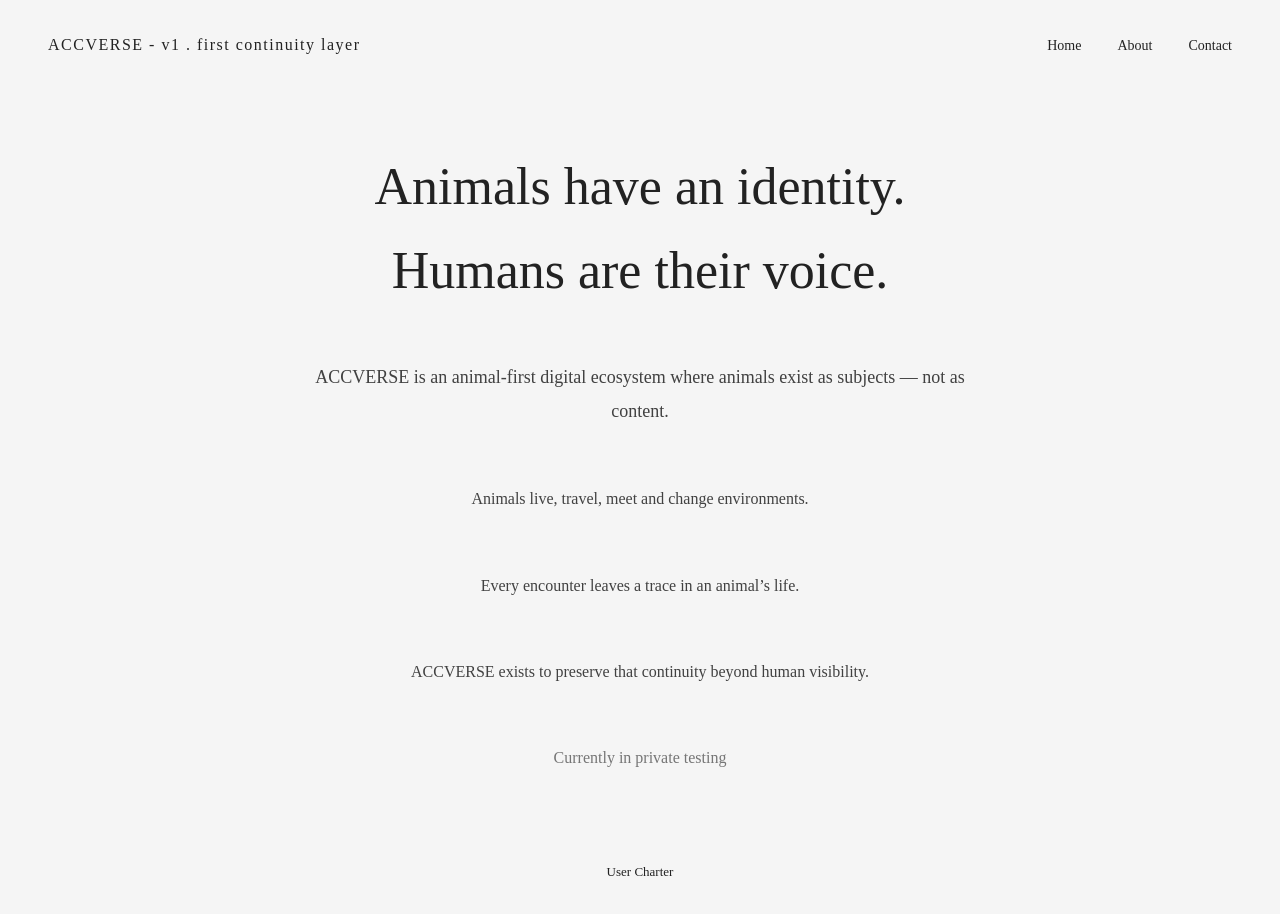
==== index.html @ 1322f3d6 "Initial website" ====
<!DOCTYPE html>
<html lang="en">
<head>
  <meta charset="UTF-8">
  <title>ACCVERSE — First continuity layer</title>
  <link rel="stylesheet" href="css/style.css">
</head>

<body>

<header>
  <div class="header-container">
    <h1 class="logo">ACCVERSE - v1 . first continuity layer</h1>
    <nav>
      <a href="index.html">Home</a>
      <a href="about.html">About</a>
      <a href="contact.html">Contact</a>
    </nav>
  </div>
</header>

<main class="hero">
  <div class="prose">
    <h2>Animals have an identity. Humans are their voice.</h2>

    <p class="subtitle">
      ACCVERSE is an animal-first digital ecosystem where animals exist as subjects — not as content.
    </p>

    <p>
      Animals live, travel, meet and change environments.
    </p>

    <p>
      Every encounter leaves a trace in an animal’s life.
    </p>

    <p>
      ACCVERSE exists to preserve that continuity beyond human visibility.
    </p>

    <p style="margin-bottom: 0; opacity: 0.6;">
      Currently in private testing
    </p>
  </div>
</main>

<footer>
  <a href="user-charter.html">User Charter</a>
</footer>

</body>
</html>
---- css/style.css ----
/* RESET */
* {
  margin: 0;
  padding: 0;
  box-sizing: border-box;
}

/* GLOBAL */
body {
  font-family: "Georgia", serif;
  background: #f5f5f5;
  color: #222;
  line-height: 1.6;
}

/* HEADER */
header {
  padding: 32px 48px;
}

.header-container {
  display: flex;
  justify-content: space-between;
  align-items: center;
}

.logo {
  font-size: 16px;
  letter-spacing: 1.5px;
  font-weight: normal;
}

nav a {
  margin-left: 32px;
  text-decoration: none;
  color: #222;
  font-size: 14px;
}

.prose {
  max-width: 720px;
  margin: 0 auto;
  padding: 0 24px;
  text-align: center;
}

.prose h2 {
  font-size: 52px;
  font-weight: normal;
  margin-bottom: 48px;
}

.prose p {
  font-size: 16px;
  line-height: 1.9;
  margin-bottom: 56px;
  opacity: 0.85;
}

.prose .subtitle {
  font-size: 18px;
  opacity: 0.85;
}

.hero {
  min-height: calc(100vh - 160px);
  display: flex;
  align-items: center;
  justify-content: center;
  padding: 40px 0;
}

/* FOOTER */
footer {
  padding: 32px;
  text-align: center;
  font-size: 13px;
}

footer a {
  color: #222;
  text-decoration: none;
}

/* MOBILE RESPONSIVE */
@media (max-width: 480px) {
  header {
    padding: 20px 18px;
  }

  nav a {
    margin-left: 14px;
    font-size: 13px;
  }

  .hero {
    min-height: calc(100vh - 140px);
    padding: 28px 0;
  }

  .prose {
    max-width: 92%;
    padding: 0 14px;
  }

  .prose h2 {
    font-size: 36px;
    margin-bottom: 28px;
  }

  .prose .subtitle {
    font-size: 16px;
    margin-bottom: 28px;
  }

  .prose p {
    font-size: 15px;
    line-height: 1.85;
    margin-bottom: 28px;
  }

  footer {
    padding: 22px;
    font-size: 13px;
  }
}

/* SMALL TABLETS / LARGE PHONES */
@media (min-width: 481px) and (max-width: 768px) {
  .prose h2 {
    font-size: 42px;
  }

  .prose .subtitle {
    font-size: 17px;
  }

  .prose p {
    font-size: 16px;
    margin-bottom: 36px;
  }
}

/* Link style (subtle, premium) */
.prose a {
  color: inherit;
  text-decoration: none;
  border-bottom: 1px solid rgba(0,0,0,0.25);
  padding-bottom: 2px;
}

.prose a:hover {
  border-bottom-color: rgba(0,0,0,0.55);
}

/* CONTACT FORM */
.contact-form {
  margin-top: 80px;
  text-align: left;
}

.contact-form label {
  display: block;
  margin-bottom: 32px;
}

.contact-form span {
  display: block;
  font-size: 14px;
  margin-bottom: 6px;
}

.contact-form small {
  display: block;
  font-size: 12px;
  opacity: 0.6;
  margin-bottom: 10px;
}

.contact-form input,
.contact-form textarea {
  width: 100%;
  padding: 14px 18px;
  border-radius: 28px;
  border: 1px solid #000;
  font-family: inherit;
  font-size: 14px;
  background: transparent;
}

.contact-form textarea {
  border-radius: 20px;
  resize: vertical;
}

.contact-form button {
  margin-top: 16px;
  padding: 14px 32px;
  border-radius: 999px;
  border: none;
  background: #000;
  color: #fff;
  font-family: inherit;
  font-size: 13px;
  letter-spacing: 1px;
  cursor: pointer;
}

.contact-form button:hover {
  opacity: 0.9;
}

/* MOBILE tweaks for the form */
@media (max-width: 480px) {
  .contact-form {
    margin-top: 56px;
  }

  .contact-form input,
  .contact-form textarea {
    font-size: 15px;
  }
}

/* MINI LIST STYLE (compact, manifesto-like) */
.list {
  margin-bottom: 56px;
}

.list p {
  margin-bottom: 14px;
  font-size: 15px;
  line-height: 1.6;
  opacity: 0.8;
}
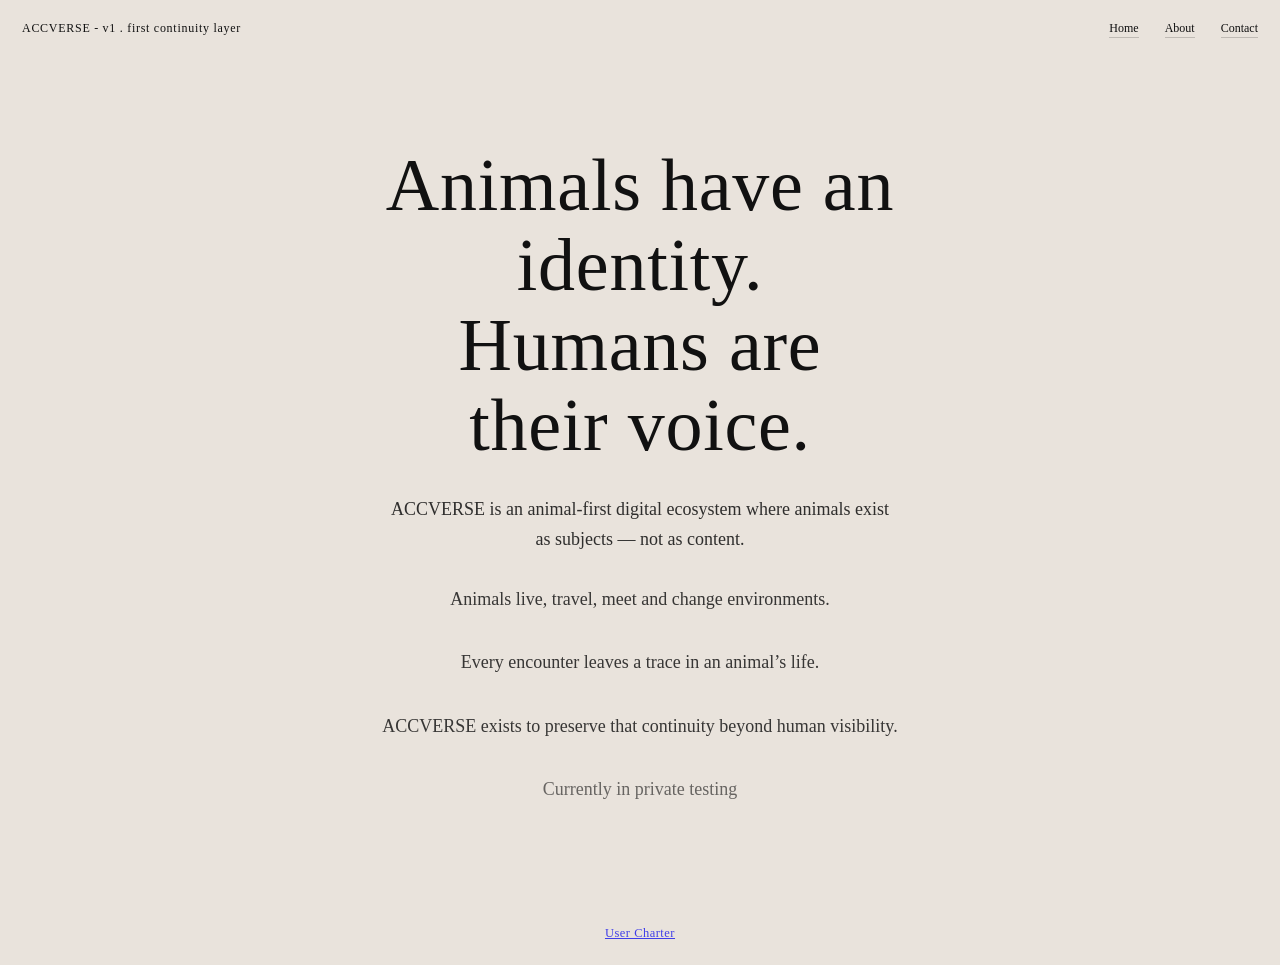
==== commit c009aa8e: "Improve responsive typography + header one-line" ====
--- a/index.html
+++ b/index.html
@@ -2,9 +2,11 @@
 <html lang="en">
 <head>
   <meta charset="UTF-8">
+  <meta name="viewport" content="width=device-width, initial-scale=1.0">
   <title>ACCVERSE — First continuity layer</title>
   <link rel="stylesheet" href="css/style.css">
 </head>
+
 
 <body>
 
--- a/css/style.css
+++ b/css/style.css
@@ -1,147 +1,145 @@
-/* RESET */
-* {
+/* =========================
+   ACCVERSE — Global Styles
+   (stable mobile / tablet / desktop)
+   ========================= */
+
+/* Reset */
+*,
+*::before,
+*::after {
+  box-sizing: border-box;
+}
+
+html {
+  -webkit-text-size-adjust: 100%;
+  text-size-adjust: 100%;
+}
+
+body {
   margin: 0;
   padding: 0;
-  box-sizing: border-box;
-}
-
-/* GLOBAL */
-body {
-  font-family: "Georgia", serif;
-  background: #f5f5f5;
-  color: #222;
-  line-height: 1.6;
-}
-
-/* HEADER */
+  background: #e9e3dc; /* light warm background */
+  color: #111;
+  font-family: Georgia, "Times New Roman", Times, serif;
+}
+
+/* Page frame */
+.wrapper {
+  min-height: 100svh; /* better on mobile than 100vh */
+  display: flex;
+  justify-content: center;
+  padding: clamp(14px, 3vw, 28px);
+}
+
+.page {
+  width: min(760px, 100%);
+  background: #fff;
+  box-shadow: 0 0 0 1px rgba(0,0,0,0.06);
+}
+
+/* =========================
+   Header (ONE LINE ALWAYS)
+   ========================= */
 header {
-  padding: 32px 48px;
+  padding: clamp(16px, 3vw, 22px) clamp(14px, 3vw, 22px);
 }
 
 .header-container {
   display: flex;
+  align-items: flex-start;
   justify-content: space-between;
-  align-items: center;
-}
-
+  gap: 14px;
+}
+
+/* Keep header on one line */
+.logo,
+nav,
+nav a {
+  white-space: nowrap;
+}
+
+/* The “0.50rem vibe”, but responsive */
 .logo {
-  font-size: 16px;
-  letter-spacing: 1.5px;
-  font-weight: normal;
+  margin: 0;
+  font-weight: 400;
+  letter-spacing: 0.06em;
+  font-size: clamp(0.50rem, 1.4vw, 0.75rem);
+  line-height: 1.1;
+
+  /* Prevent logo from eating all the space */
+  max-width: 62%;
+  overflow: hidden;
+  text-overflow: ellipsis;
+}
+
+/* Nav */
+nav {
+  display: flex;
+  align-items: flex-start;
+  gap: clamp(14px, 3vw, 26px);
+  flex-wrap: nowrap; /* never wrap */
 }
 
 nav a {
-  margin-left: 32px;
+  color: inherit;
   text-decoration: none;
-  color: #222;
-  font-size: 14px;
+  font-size: clamp(0.50rem, 1.4vw, 0.75rem);
+  line-height: 1.1;
+  padding-bottom: 2px;
+  border-bottom: 1px solid rgba(0,0,0,0.18);
+}
+
+nav a:hover {
+  border-bottom-color: rgba(0,0,0,0.45);
+}
+
+/* =========================
+   Hero / Prose layout
+   ========================= */
+.hero {
+  /* keeps the content visually centered without being too “empty” */
+  padding: clamp(46px, 9vw, 86px) 0 clamp(56px, 10vw, 96px);
 }
 
 .prose {
-  max-width: 720px;
+  max-width: 560px;
   margin: 0 auto;
-  padding: 0 24px;
   text-align: center;
-}
-
+  padding: 0 clamp(16px, 4vw, 22px);
+}
+
+/* Titles */
+.prose h1,
 .prose h2 {
-  font-size: 52px;
-  font-weight: normal;
-  margin-bottom: 48px;
-}
-
+  margin: 0 0 clamp(18px, 4vw, 28px);
+  font-weight: 400;
+  letter-spacing: 0.01em;
+}
+
+/* Main big title (index / about) */
+.prose h1,
+.prose h2 {
+  font-size: clamp(42px, 9.4vw, 74px);
+  line-height: 1.08;
+}
+
+/* Optional subtitle line */
+.prose .subtitle {
+  margin: 0 0 clamp(18px, 4vw, 28px);
+  font-size: clamp(16px, 3.8vw, 18px);
+  line-height: 1.7;
+  opacity: 0.86;
+}
+
+/* Paragraphs */
 .prose p {
-  font-size: 16px;
-  line-height: 1.9;
-  margin-bottom: 56px;
-  opacity: 0.85;
-}
-
-.prose .subtitle {
-  font-size: 18px;
-  opacity: 0.85;
-}
-
-.hero {
-  min-height: calc(100vh - 160px);
-  display: flex;
-  align-items: center;
-  justify-content: center;
-  padding: 40px 0;
-}
-
-/* FOOTER */
-footer {
-  padding: 32px;
-  text-align: center;
-  font-size: 13px;
-}
-
-footer a {
-  color: #222;
-  text-decoration: none;
-}
-
-/* MOBILE RESPONSIVE */
-@media (max-width: 480px) {
-  header {
-    padding: 20px 18px;
-  }
-
-  nav a {
-    margin-left: 14px;
-    font-size: 13px;
-  }
-
-  .hero {
-    min-height: calc(100vh - 140px);
-    padding: 28px 0;
-  }
-
-  .prose {
-    max-width: 92%;
-    padding: 0 14px;
-  }
-
-  .prose h2 {
-    font-size: 36px;
-    margin-bottom: 28px;
-  }
-
-  .prose .subtitle {
-    font-size: 16px;
-    margin-bottom: 28px;
-  }
-
-  .prose p {
-    font-size: 15px;
-    line-height: 1.85;
-    margin-bottom: 28px;
-  }
-
-  footer {
-    padding: 22px;
-    font-size: 13px;
-  }
-}
-
-/* SMALL TABLETS / LARGE PHONES */
-@media (min-width: 481px) and (max-width: 768px) {
-  .prose h2 {
-    font-size: 42px;
-  }
-
-  .prose .subtitle {
-    font-size: 17px;
-  }
-
-  .prose p {
-    font-size: 16px;
-    margin-bottom: 36px;
-  }
-}
-
-/* Link style (subtle, premium) */
+  margin: 0 0 clamp(18px, 4.5vw, 30px);
+  font-size: clamp(16px, 3.9vw, 18px); /* IMPORTANT: bigger than before */
+  line-height: 1.85;
+  opacity: 0.82;
+}
+
+/* Links (subtle premium) */
 .prose a {
   color: inherit;
   text-decoration: none;
@@ -153,26 +151,39 @@
   border-bottom-color: rgba(0,0,0,0.55);
 }
 
-/* CONTACT FORM */
+/* =========================
+   Footer
+   ========================= */
+footer {
+  padding: clamp(18px, 4vw, 24px);
+  text-align: center;
+  font-size: clamp(0.58rem, 1.7vw, 0.78rem);
+  letter-spacing: 0.04em;
+  opacity: 0.72;
+}
+
+/* =========================
+   CONTACT FORM
+   ========================= */
 .contact-form {
-  margin-top: 80px;
+  margin-top: clamp(44px, 8vw, 80px);
   text-align: left;
 }
 
 .contact-form label {
   display: block;
-  margin-bottom: 32px;
+  margin-bottom: 28px;
 }
 
 .contact-form span {
   display: block;
-  font-size: 14px;
-  margin-bottom: 6px;
+  font-size: clamp(14px, 3.6vw, 15px);
+  margin-bottom: 8px;
 }
 
 .contact-form small {
   display: block;
-  font-size: 12px;
+  font-size: clamp(12px, 3.2vw, 13px);
   opacity: 0.6;
   margin-bottom: 10px;
 }
@@ -184,18 +195,20 @@
   border-radius: 28px;
   border: 1px solid #000;
   font-family: inherit;
-  font-size: 14px;
+  font-size: clamp(15px, 3.8vw, 16px);
   background: transparent;
+  outline: none;
 }
 
 .contact-form textarea {
   border-radius: 20px;
   resize: vertical;
+  min-height: 140px;
 }
 
 .contact-form button {
-  margin-top: 16px;
-  padding: 14px 32px;
+  margin-top: 10px;
+  padding: 14px 34px;
   border-radius: 999px;
   border: none;
   background: #000;
@@ -210,26 +223,36 @@
   opacity: 0.9;
 }
 
-/* MOBILE tweaks for the form */
-@media (max-width: 480px) {
-  .contact-form {
-    margin-top: 56px;
+/* =========================
+   MINI LIST STYLE
+   ========================= */
+.list {
+  margin-bottom: clamp(34px, 6vw, 56px);
+}
+
+.list p {
+  margin: 0 0 14px;
+  font-size: clamp(16px, 3.9vw, 18px);
+  line-height: 1.65;
+  opacity: 0.82;
+}
+
+/* =========================
+   Ultra-small phones safety
+   (keeps header one line)
+   ========================= */
+@media (max-width: 360px) {
+  .logo {
+    max-width: 56%;
+    font-size: 0.50rem;
   }
 
-  .contact-form input,
-  .contact-form textarea {
-    font-size: 15px;
+  nav a {
+    font-size: 0.50rem;
   }
-}
-
-/* MINI LIST STYLE (compact, manifesto-like) */
-.list {
-  margin-bottom: 56px;
-}
-
-.list p {
-  margin-bottom: 14px;
-  font-size: 15px;
-  line-height: 1.6;
-  opacity: 0.8;
-}
+
+  nav {
+    gap: 12px;
+  }
+}
+
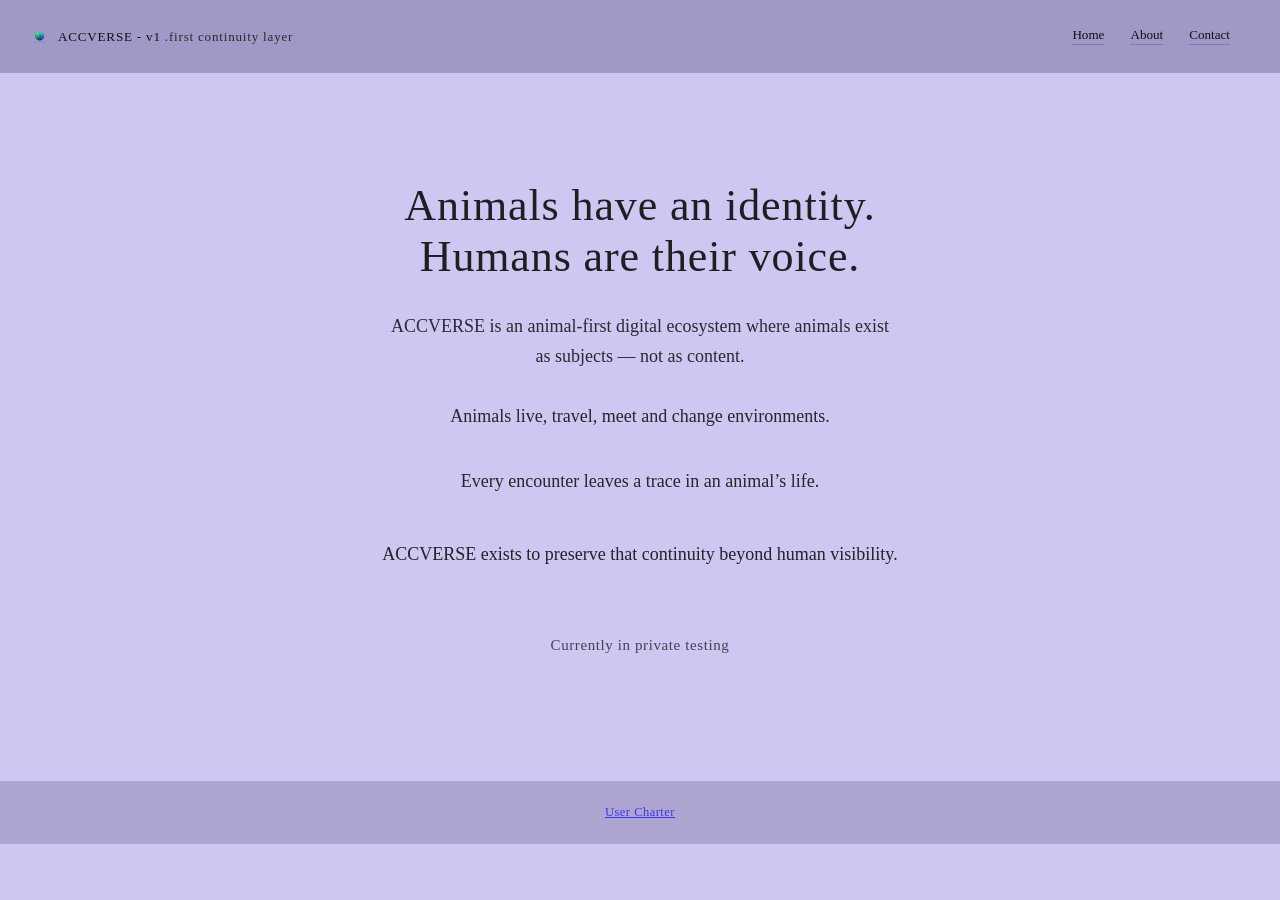
==== commit 79820055: "Finalize visual layout and header consistency" ====
--- a/index.html
+++ b/index.html
@@ -4,26 +4,37 @@
   <meta charset="UTF-8">
   <meta name="viewport" content="width=device-width, initial-scale=1.0">
   <title>ACCVERSE — First continuity layer</title>
-  <link rel="stylesheet" href="css/style.css">
+  <link rel="stylesheet" href="css/style.css?v=3">
 </head>
-
 
 <body>
 
 <header>
   <div class="header-container">
-    <h1 class="logo">ACCVERSE - v1 . first continuity layer</h1>
+
+    <div class="brand">
+      <img src="assets/accverse-logo.png" alt="ACCVERSE mark" class="brand-mark">
+      <h1 class="logo">
+        <span class="brand-name">ACCVERSE - v1</span>
+        <span class="brand-meta">.first continuity layer</span>
+      </h1>
+    </div>
+
     <nav>
       <a href="index.html">Home</a>
       <a href="about.html">About</a>
       <a href="contact.html">Contact</a>
     </nav>
+
   </div>
 </header>
 
+
+
 <main class="hero">
   <div class="prose">
-    <h2>Animals have an identity. Humans are their voice.</h2>
+    <h2>Animals have an identity. <br>
+      Humans are their voice.</h2>
 
     <p class="subtitle">
       ACCVERSE is an animal-first digital ecosystem where animals exist as subjects — not as content.
@@ -37,11 +48,11 @@
       Every encounter leaves a trace in an animal’s life.
     </p>
 
-    <p>
+    <p class="conclusion">
       ACCVERSE exists to preserve that continuity beyond human visibility.
     </p>
 
-    <p style="margin-bottom: 0; opacity: 0.6;">
+    <p class="status">
       Currently in private testing
     </p>
   </div>
--- a/css/style.css
+++ b/css/style.css
@@ -18,87 +18,133 @@
 body {
   margin: 0;
   padding: 0;
-  background: #e9e3dc; /* light warm background */
+  background: #cfc6f2;
   color: #111;
   font-family: Georgia, "Times New Roman", Times, serif;
 }
 
-/* Page frame */
-.wrapper {
-  min-height: 100svh; /* better on mobile than 100vh */
-  display: flex;
-  justify-content: center;
-  padding: clamp(14px, 3vw, 28px);
-}
-
-.page {
-  width: min(760px, 100%);
-  background: #fff;
-  box-shadow: 0 0 0 1px rgba(0,0,0,0.06);
-}
-
 /* =========================
-   Header (ONE LINE ALWAYS)
+   Header (bigger, readable, no truncation)
    ========================= */
 header {
-  padding: clamp(16px, 3vw, 22px) clamp(14px, 3vw, 22px);
+  padding: clamp(18px, 3.2vw, 28px) clamp(16px, 4vw, 32px);
+  background: #a298c7;
 }
 
 .header-container {
   display: flex;
-  align-items: flex-start;
+  align-items: center;
   justify-content: space-between;
-  gap: 14px;
-}
-
-/* Keep header on one line */
-.logo,
-nav,
-nav a {
-  white-space: nowrap;
-}
-
-/* The “0.50rem vibe”, but responsive */
+  gap: 16px;
+}
+
+/* Brand block (image + text) */
+.brand {
+  display: flex;
+  align-items: center;
+  gap: 10px;
+  min-width: 0; /* important for flex */
+}
+
+/* Mark */
+.brand-mark {
+  width: 16px;
+  height: 16px;
+  object-fit: contain;
+  opacity: 0.85;
+  flex: 0 0 auto;
+}
+
+/* Logo text */
 .logo {
   margin: 0;
   font-weight: 400;
   letter-spacing: 0.06em;
-  font-size: clamp(0.50rem, 1.4vw, 0.75rem);
-  line-height: 1.1;
-
-  /* Prevent logo from eating all the space */
-  max-width: 62%;
-  overflow: hidden;
-  text-overflow: ellipsis;
+  font-size: clamp(0.58rem, 1.5vw, 0.82rem);
+  line-height: 1.2;
+
+  /* IMPORTANT: do NOT truncate */
+  overflow: visible;
+  text-overflow: clip;
+  white-space: nowrap;
+
+  min-width: 0;
+}
+
+/* “ACCVERSE” must always be visible */
+.brand-name {
+  display: inline-block;
+}
+
+/* Meta part shown on larger screens */
+.brand-meta {
+  display: inline;
+  opacity: 0.82;
 }
 
 /* Nav */
 nav {
   display: flex;
-  align-items: flex-start;
+  align-items: center;
   gap: clamp(14px, 3vw, 26px);
-  flex-wrap: nowrap; /* never wrap */
+  flex-wrap: nowrap;
+  margin-right: clamp(6px, 2vw, 18px); /* pull slightly left */
 }
 
 nav a {
   color: inherit;
   text-decoration: none;
-  font-size: clamp(0.50rem, 1.4vw, 0.75rem);
+  font-size: clamp(0.58rem, 1.5vw, 0.82rem);
   line-height: 1.1;
   padding-bottom: 2px;
   border-bottom: 1px solid rgba(0,0,0,0.18);
+  white-space: nowrap;
 }
 
 nav a:hover {
   border-bottom-color: rgba(0,0,0,0.45);
 }
 
+/* ✅ Mobile: keep header on one line, but do not cut ACCVERSE
+   We hide ONLY the meta part. */
+@media (max-width: 520px) {
+  .brand-meta {
+    display: none;
+  }
+}
+
+/* Ultra-small phones safety */
+@media (max-width: 360px) {
+  header {
+    padding: 16px 14px;
+  }
+
+  .brand-mark {
+    width: 14px;
+    height: 14px;
+  }
+
+  .logo,
+  nav a {
+    font-size: 0.56rem;
+  }
+
+  nav {
+    gap: 12px;
+  }
+}
+
 /* =========================
-   Hero / Prose layout
+   Hero / Prose
    ========================= */
 .hero {
-  /* keeps the content visually centered without being too “empty” */
   padding: clamp(46px, 9vw, 86px) 0 clamp(56px, 10vw, 96px);
+}
+
+@media (min-width: 1024px) {
+  .hero {
+    padding: clamp(28px, 4.5vw, 54px) 0 clamp(56px, 7vw, 90px);
+  }
 }
 
 .prose {
@@ -108,22 +154,40 @@
   padding: 0 clamp(16px, 4vw, 22px);
 }
 
-/* Titles */
+/* Headings */
 .prose h1,
-.prose h2 {
+.prose h2,
+.prose h3 {
   margin: 0 0 clamp(18px, 4vw, 28px);
   font-weight: 400;
   letter-spacing: 0.01em;
 }
 
-/* Main big title (index / about) */
-.prose h1,
+/* H1 */
+.prose h1 {
+  font-size: clamp(44px, 9.8vw, 76px);
+  line-height: 1.06;
+  margin-left: auto;
+  margin-right: auto;
+}
+
+@media (min-width: 1024px) {
+  .prose h1 {
+    max-width: 760px;
+    line-height: 1.14;
+  }
+}
+
+/* H2 */
 .prose h2 {
-  font-size: clamp(42px, 9.4vw, 74px);
-  line-height: 1.08;
-}
-
-/* Optional subtitle line */
+  font-size: clamp(28px, 6.2vw, 44px);
+  line-height: 1.15;
+  letter-spacing: 0.02em;
+  opacity: 0.92;
+  margin-top: clamp(22px, 5.2vw, 54px);
+}
+
+/* Subtitle */
 .prose .subtitle {
   margin: 0 0 clamp(18px, 4vw, 28px);
   font-size: clamp(16px, 3.8vw, 18px);
@@ -133,13 +197,33 @@
 
 /* Paragraphs */
 .prose p {
-  margin: 0 0 clamp(18px, 4.5vw, 30px);
-  font-size: clamp(16px, 3.9vw, 18px); /* IMPORTANT: bigger than before */
+  margin: 0 0 clamp(18px, 4.8vw, 32px);
+  font-size: clamp(16px, 3.9vw, 18px);
   line-height: 1.85;
-  opacity: 0.82;
-}
-
-/* Links (subtle premium) */
+  opacity: 0.88;
+}
+
+.prose .pivot {
+  font-size: clamp(17px, 4.1vw, 19px);
+  line-height: 1.75;
+  opacity: 0.98;
+  margin-top: clamp(22px, 5vw, 36px);
+  margin-bottom: clamp(22px, 5vw, 36px);
+}
+
+.prose .conclusion {
+  opacity: 0.90;
+  margin-top: clamp(22px, 5vw, 40px);
+}
+
+.prose .status {
+  margin-top: clamp(28px, 6vw, 60px);
+  font-size: clamp(14px, 3.5vw, 15px);
+  letter-spacing: 0.04em;
+  opacity: 0.72;
+}
+
+/* Links */
 .prose a {
   color: inherit;
   text-decoration: none;
@@ -151,20 +235,17 @@
   border-bottom-color: rgba(0,0,0,0.55);
 }
 
-/* =========================
-   Footer
-   ========================= */
+/* Footer */
 footer {
   padding: clamp(18px, 4vw, 24px);
   text-align: center;
   font-size: clamp(0.58rem, 1.7vw, 0.78rem);
   letter-spacing: 0.04em;
   opacity: 0.72;
-}
-
-/* =========================
-   CONTACT FORM
-   ========================= */
+  background: #a298c7;
+}
+
+/* Contact form (kept as-is) */
 .contact-form {
   margin-top: clamp(44px, 8vw, 80px);
   text-align: left;
@@ -223,9 +304,7 @@
   opacity: 0.9;
 }
 
-/* =========================
-   MINI LIST STYLE
-   ========================= */
+/* Mini list */
 .list {
   margin-bottom: clamp(34px, 6vw, 56px);
 }
@@ -234,25 +313,5 @@
   margin: 0 0 14px;
   font-size: clamp(16px, 3.9vw, 18px);
   line-height: 1.65;
-  opacity: 0.82;
-}
-
-/* =========================
-   Ultra-small phones safety
-   (keeps header one line)
-   ========================= */
-@media (max-width: 360px) {
-  .logo {
-    max-width: 56%;
-    font-size: 0.50rem;
-  }
-
-  nav a {
-    font-size: 0.50rem;
-  }
-
-  nav {
-    gap: 12px;
-  }
-}
-
+  opacity: 0.88;
+}
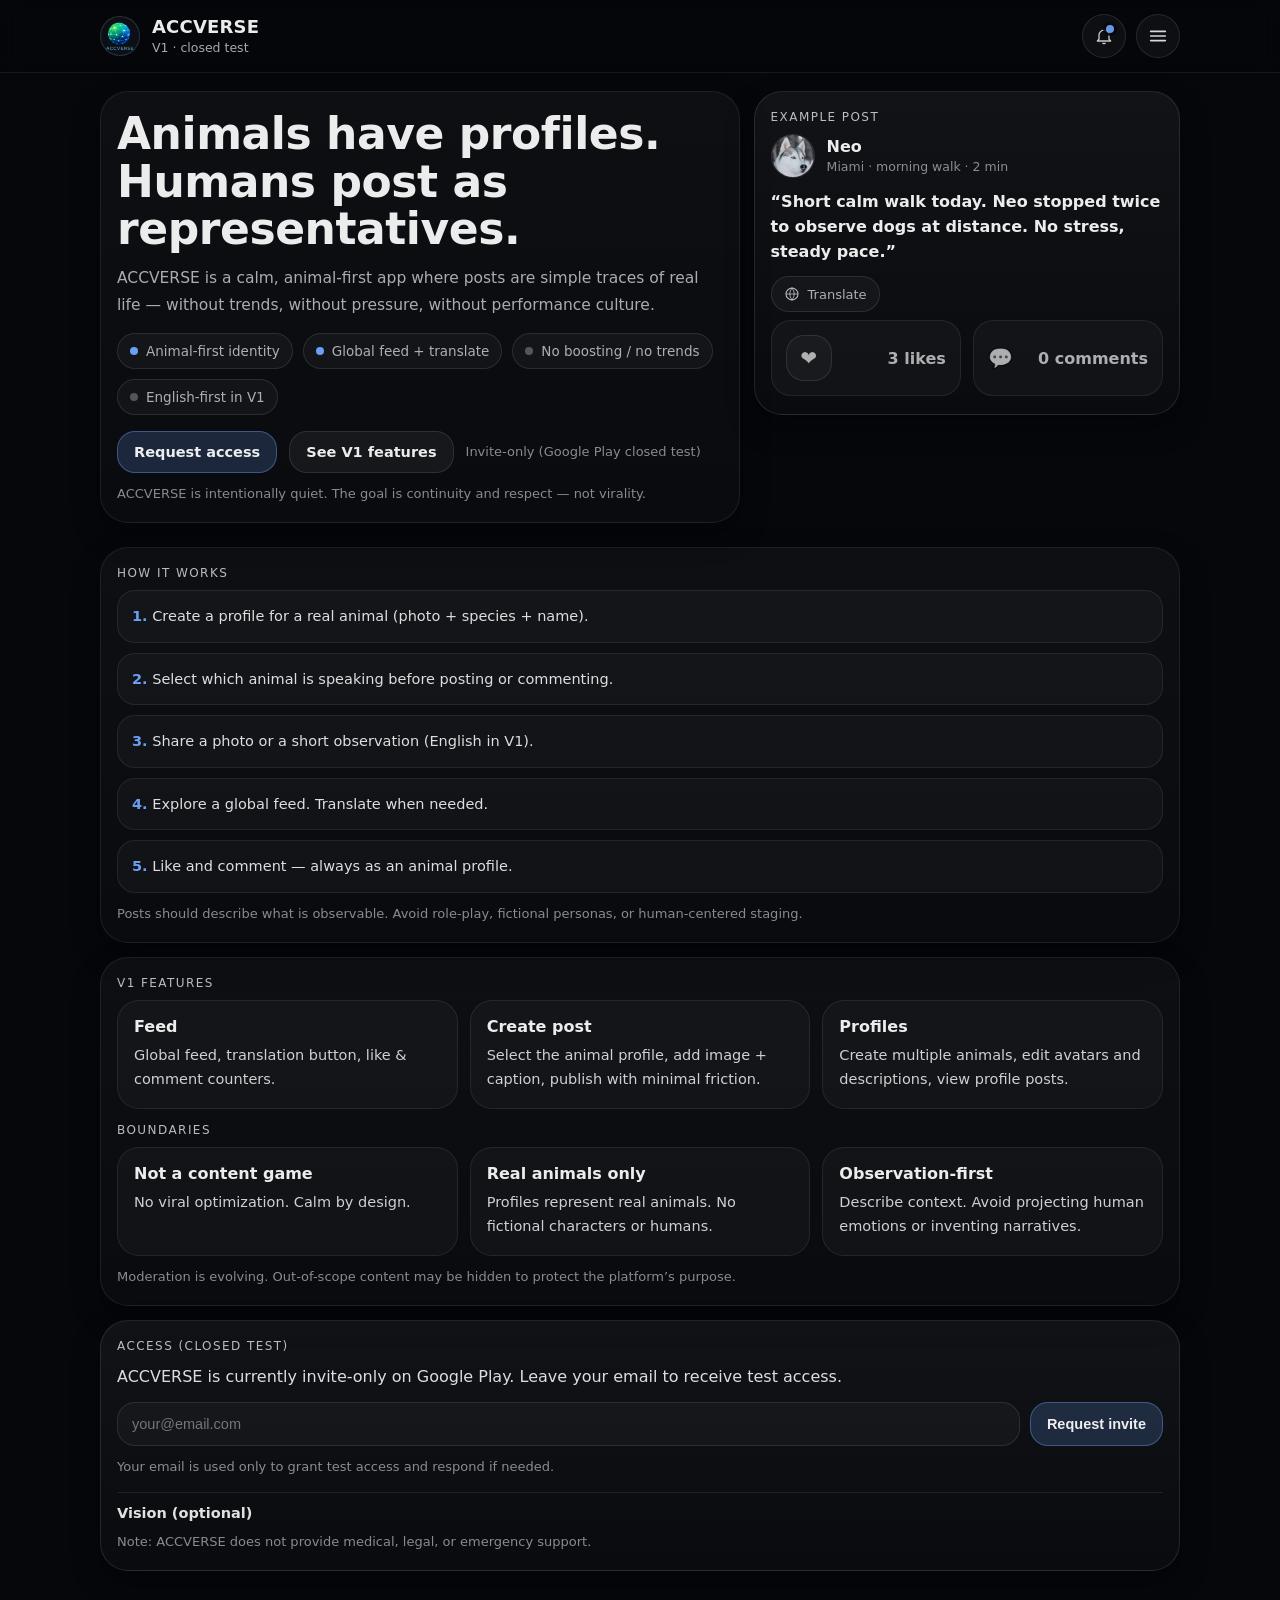
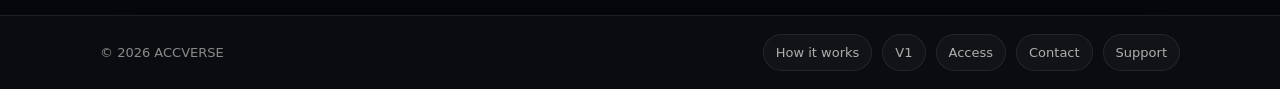
==== commit 294b9396: "Add files via upload" ====
--- a/index.html
+++ b/index.html
@@ -1,66 +1,910 @@
-<!DOCTYPE html>
-<html lang="en">
-<head>
-  <meta charset="UTF-8">
-  <meta name="viewport" content="width=device-width, initial-scale=1.0">
-  <title>ACCVERSE — First continuity layer</title>
-  <link rel="stylesheet" href="css/style.css?v=3">
-</head>
-
-<body>
-
-<header>
-  <div class="header-container">
-
-    <div class="brand">
-      <img src="assets/accverse-logo.png" alt="ACCVERSE mark" class="brand-mark">
-      <h1 class="logo">
-        <span class="brand-name">ACCVERSE - v1</span>
-        <span class="brand-meta">.first continuity layer</span>
-      </h1>
-    </div>
-
-    <nav>
-      <a href="index.html">Home</a>
-      <a href="about.html">About</a>
-      <a href="contact.html">Contact</a>
-    </nav>
-
-  </div>
-</header>
-
-
-
-<main class="hero">
-  <div class="prose">
-    <h2>Animals have an identity. <br>
-      Humans are their voice.</h2>
-
-    <p class="subtitle">
-      ACCVERSE is an animal-first digital ecosystem where animals exist as subjects — not as content.
-    </p>
-
-    <p>
-      Animals live, travel, meet and change environments.
-    </p>
-
-    <p>
-      Every encounter leaves a trace in an animal’s life.
-    </p>
-
-    <p class="conclusion">
-      ACCVERSE exists to preserve that continuity beyond human visibility.
-    </p>
-
-    <p class="status">
-      Currently in private testing
-    </p>
-  </div>
-</main>
-
-<footer>
-  <a href="user-charter.html">User Charter</a>
-</footer>
-
-</body>
-</html>
+<!doctype html>
+<html lang="en">
+  <head>
+    <meta charset="utf-8" />
+    <meta name="viewport" content="width=device-width,initial-scale=1,viewport-fit=cover" />
+    <title>ACCVERSE — V1 closed test</title>
+    <meta
+      name="description"
+      content="ACCVERSE is a calm, animal-first space where humans post as representatives — without performance pressure."
+    />
+
+    <style>
+      /* =========================
+         ACCVERSE — site2 (app-like)
+         Single background, soft cards
+         ========================= */
+
+      :root{
+        /* App-like base */
+        --bg:#05070B;
+        --bg2:#070A10;
+
+        --card:#12151C;
+        --card2:#151A22;
+
+        --line:rgba(255,255,255,.10);
+        --line2:rgba(255,255,255,.07);
+
+        --text:rgba(255,255,255,.92);
+        --muted:rgba(255,255,255,.66);
+        --muted2:rgba(255,255,255,.52);
+
+        /* App blue */
+        --blue:#6FA8FF;
+        --blue2:#4F86E6;
+
+        --danger:#ff6b6b;
+
+        --r:22px;
+        --r2:28px;
+
+        --shadow: 0 18px 55px rgba(0,0,0,.55);
+        --shadow2: 0 12px 28px rgba(0,0,0,.40);
+
+        --max:1080px;
+
+        /* Header height for safe scroll */
+        --headerH:72px;
+      }
+
+      *{ box-sizing:border-box }
+      html,body{ height:100% }
+      html{ -webkit-text-size-adjust:100%; text-size-adjust:100% }
+
+      body{
+        margin:0;
+        color:var(--text);
+        font-family: ui-sans-serif, system-ui, -apple-system, Segoe UI, Roboto, Arial, "Apple Color Emoji", "Segoe UI Emoji";
+        background: var(--bg);
+      }
+
+      a{ color:inherit; text-decoration:none }
+      a:hover{ text-decoration:none }
+
+      .wrap{
+        min-height:100svh;
+        display:flex;
+        flex-direction:column;
+      }
+
+      .container{
+        width:min(var(--max), calc(100% - 28px));
+        margin:0 auto;
+      }
+
+      /* =========================
+         Header (app-like)
+         ========================= */
+      header{
+        position:sticky;
+        top:0;
+        z-index:50;
+        background: rgba(5,7,11,.84);
+        backdrop-filter: blur(10px);
+        border-bottom: 1px solid var(--line2);
+      }
+
+      .headerInner{
+        height: var(--headerH);
+        display:flex;
+        align-items:center;
+        justify-content:space-between;
+        gap:12px;
+      }
+
+      .brand{
+        display:flex;
+        align-items:center;
+        gap:12px;
+        min-width:0;
+      }
+
+      .brandAvatar{
+        width:40px;
+        height:40px;
+        border-radius:999px;
+        border:1px solid rgba(255,255,255,.14);
+        overflow:hidden;
+        background: #0b0f16;
+        flex:0 0 auto;
+      }
+      .brandAvatar img{
+        width:100%;
+        height:100%;
+        object-fit:cover;
+        display:block;
+      }
+
+      .brandText{
+        display:flex;
+        flex-direction:column;
+        line-height:1.1;
+        min-width:0;
+      }
+      .brandTitle{
+        font-weight:800;
+        font-size:18px;
+        letter-spacing:.01em;
+        white-space:nowrap;
+        overflow:hidden;
+        text-overflow:ellipsis;
+      }
+      .brandSub{
+        color:var(--muted);
+        font-size:12.5px;
+        margin-top:4px;
+        white-space:nowrap;
+        overflow:hidden;
+        text-overflow:ellipsis;
+      }
+
+      .headerActions{
+        display:flex;
+        align-items:center;
+        gap:10px;
+        flex:0 0 auto;
+      }
+
+      .iconBtn{
+        width:44px;
+        height:44px;
+        border-radius:999px;
+        border:1px solid rgba(255,255,255,.10);
+        background: rgba(255,255,255,.04);
+        display:inline-flex;
+        align-items:center;
+        justify-content:center;
+        cursor:pointer;
+      }
+      .iconBtn:hover{
+        background: rgba(255,255,255,.07);
+        border-color: rgba(255,255,255,.16);
+      }
+
+      .badge{
+        position:relative;
+      }
+      .badge::after{
+        content:"";
+        position:absolute;
+        top:10px;
+        right:11px;
+        width:8px;
+        height:8px;
+        border-radius:99px;
+        background: var(--blue);
+        box-shadow: 0 0 0 3px rgba(5,7,11,.9);
+        opacity:.9;
+      }
+
+      /* Mobile menu panel */
+      .menuPanel{
+        display:none;
+        border-bottom: 1px solid var(--line2);
+        background: rgba(5,7,11,.92);
+      }
+      .menuPanel.open{ display:block; }
+      .menuGrid{
+        padding: 12px 0 16px;
+        display:grid;
+        gap:10px;
+      }
+
+      .menuLink{
+        padding: 12px 14px;
+        border-radius: 18px;
+        border: 1px solid rgba(255,255,255,.10);
+        background: rgba(255,255,255,.04);
+        color: var(--text);
+      }
+      .menuLink:hover{ background: rgba(255,255,255,.07); }
+
+      /* Desktop nav (optional) */
+      .navDesktop{
+        display:none;
+        align-items:center;
+        gap:10px;
+      }
+      .navDesktop a{
+        color: var(--muted);
+        padding: 10px 12px;
+        border-radius: 999px;
+        border:1px solid transparent;
+        background: transparent;
+        font-size:14px;
+      }
+      .navDesktop a:hover{
+        color: var(--text);
+        border-color: rgba(255,255,255,.10);
+        background: rgba(255,255,255,.04);
+      }
+
+      @media (min-width: 980px){
+        .navDesktop{ display:flex; }
+      }
+
+      /* =========================
+         Main layout
+         ========================= */
+      main{
+        flex:1;
+      }
+
+      /* Make page feel “full” on mobile */
+      .hero{
+        padding: 18px 0 10px;
+      }
+
+      .gridHero{
+        display:grid;
+        grid-template-columns: 1.2fr .8fr;
+        gap: 14px;
+        align-items:start;
+      }
+      @media (max-width: 980px){
+        .gridHero{ grid-template-columns: 1fr; }
+      }
+
+      /* =========================
+         App-like cards
+         ========================= */
+      .card{
+        border-radius: var(--r2);
+        background: linear-gradient(180deg, rgba(255,255,255,.035), rgba(255,255,255,.02));
+        border: 1px solid rgba(255,255,255,.08);
+        box-shadow: var(--shadow2);
+        overflow:hidden;
+      }
+      .cardInner{
+        padding: 18px 16px;
+      }
+
+      .cardStrong{
+        background: linear-gradient(180deg, rgba(255,255,255,.05), rgba(255,255,255,.02));
+        border-color: rgba(255,255,255,.10);
+      }
+
+      .h1{
+        margin:0;
+        font-size: clamp(26px, 4.6vw, 44px);
+        line-height:1.08;
+        letter-spacing:-.01em;
+        font-weight: 850;
+      }
+      .sub{
+        margin: 12px 0 0;
+        color: var(--muted);
+        line-height:1.75;
+        font-size: 15.5px;
+        max-width: 60ch;
+      }
+
+      /* Pills (like app chips) */
+      .pills{
+        margin-top: 14px;
+        display:flex;
+        flex-wrap:wrap;
+        gap:10px;
+      }
+      .pill{
+        display:inline-flex;
+        align-items:center;
+        gap:8px;
+        padding: 9px 12px;
+        border-radius: 999px;
+        border: 1px solid rgba(255,255,255,.10);
+        background: rgba(255,255,255,.035);
+        color: var(--muted);
+        font-size: 13.5px;
+      }
+      .dot{
+        width:8px;height:8px;border-radius:99px;
+        background: rgba(255,255,255,.34);
+      }
+      .dot.blue{ background: rgba(111,168,255,.95); }
+      .dot.soft{ background: rgba(255,255,255,.28); }
+
+      /* Buttons (rounded, app-like) */
+      .ctaRow{
+        margin-top: 16px;
+        display:flex;
+        gap:12px;
+        flex-wrap:wrap;
+        align-items:center;
+      }
+
+      .btn{
+        display:inline-flex;
+        align-items:center;
+        justify-content:center;
+        gap:10px;
+        padding: 12px 16px;
+        border-radius: 18px;
+        border: 1px solid rgba(255,255,255,.10);
+        background: rgba(255,255,255,.05);
+        color: var(--text);
+        font-weight: 700;
+        font-size: 14.5px;
+        cursor:pointer;
+        transition: transform .06s ease, background .15s ease, border-color .15s ease;
+      }
+      .btn:hover{
+        background: rgba(255,255,255,.08);
+        border-color: rgba(255,255,255,.16);
+      }
+      .btn:active{ transform: translateY(1px); }
+
+      .btnPrimary{
+        background: rgba(111,168,255,.18);
+        border-color: rgba(111,168,255,.38);
+      }
+      .btnPrimary:hover{
+        background: rgba(111,168,255,.24);
+        border-color: rgba(111,168,255,.48);
+      }
+
+      .hint{
+        color: var(--muted2);
+        font-size: 13px;
+      }
+
+      /* =========================
+         Example post (looks like feed card)
+         ========================= */
+      .exampleHeader{
+        display:flex;
+        align-items:center;
+        gap:12px;
+        margin-bottom: 12px;
+      }
+
+      .exAvatar{
+        width:44px;height:44px;border-radius:999px;
+        border:1px solid rgba(255,255,255,.14);
+        overflow:hidden;background:#0b0f16;
+        flex:0 0 auto;
+      }
+      .exAvatar img{ width:100%; height:100%; object-fit:cover; display:block; }
+
+      .exMeta{
+        display:flex; flex-direction:column; line-height:1.15;
+        min-width:0;
+      }
+      .exName{
+        font-weight: 850;
+        font-size: 16px;
+        white-space:nowrap;
+        overflow:hidden;
+        text-overflow:ellipsis;
+      }
+      .exDate{
+        color: var(--muted2);
+        font-size: 12.5px;
+        margin-top: 4px;
+      }
+
+      .exImage{
+        width:100%;
+        border-radius: 20px;
+        border: 1px solid rgba(255,255,255,.08);
+        overflow:hidden;
+        background: rgba(0,0,0,.25);
+      }
+      .exImage img{
+        width:100%;
+        height:auto;
+        display:block;
+      }
+
+      .exCaption{
+        margin: 12px 0 0;
+        font-size: 16px;
+        line-height:1.55;
+        font-weight: 750;
+      }
+
+      .exTools{
+        margin-top: 12px;
+        display:flex;
+        align-items:center;
+        gap:12px;
+      }
+
+      .mini{
+        display:inline-flex;
+        align-items:center;
+        gap:8px;
+        padding: 9px 12px;
+        border-radius: 999px;
+        border: 1px solid rgba(255,255,255,.10);
+        background: rgba(255,255,255,.035);
+        color: var(--muted);
+        font-size: 13px;
+      }
+
+      .exActions{
+        margin-top: 8px;
+        display:flex;
+        gap:12px;
+      }
+      .actionBox{
+        flex:1;
+        display:flex;
+        align-items:center;
+        justify-content:space-between;
+        gap:12px;
+        padding: 14px 14px;
+        border-radius: 20px;
+        border: 1px solid rgba(255,255,255,.08);
+        background: rgba(255,255,255,.03);
+        color: var(--muted);
+        font-weight: 700;
+      }
+      .heart{
+        width:46px;height:46px;border-radius:18px;
+        display:flex;align-items:center;justify-content:center;
+        border: 1px solid rgba(255,255,255,.10);
+        background: rgba(255,255,255,.03);
+      }
+      .heart span{
+        font-size: 20px;
+        line-height:1;
+      }
+
+      /* =========================
+         Sections
+         ========================= */
+      .section{
+        padding: 14px 0 0;
+      }
+
+      .sectionPad{
+        padding: 16px;
+      }
+
+      .kicker{
+        margin:0 0 10px;
+        letter-spacing:.12em;
+        text-transform:uppercase;
+        font-size: 12px;
+        color: rgba(255,255,255,.72);
+      }
+
+      .steps{
+        margin:0;
+        padding:0;
+        list-style:none;
+        display:grid;
+        gap:10px;
+      }
+      .step{
+        padding: 14px 14px;
+        border-radius: 18px;
+        border: 1px solid rgba(255,255,255,.08);
+        background: rgba(255,255,255,.03);
+        color: rgba(255,255,255,.86);
+        font-size: 14.5px;
+        line-height:1.55;
+      }
+      .step b{ color: rgba(111,168,255,.95); }
+
+      .grid3{
+        display:grid;
+        grid-template-columns: repeat(3, 1fr);
+        gap: 12px;
+      }
+      @media (max-width: 980px){
+        .grid3{ grid-template-columns: 1fr; }
+      }
+
+      .miniCard{
+        padding: 16px 16px;
+        border-radius: var(--r);
+        border: 1px solid rgba(255,255,255,.08);
+        background: rgba(255,255,255,.03);
+      }
+      .miniCard h3{
+        margin:0 0 8px;
+        font-size: 16px;
+        font-weight: 850;
+      }
+      .miniCard p{
+        margin:0;
+        color: rgba(255,255,255,.80);
+        line-height:1.65;
+        font-size: 14.5px;
+      }
+
+      /* Access form */
+      .formRow{
+        margin-top: 10px;
+        display:flex;
+        gap:10px;
+        align-items:stretch;
+      }
+      @media (max-width: 520px){
+        .formRow{ flex-direction:column; }
+      }
+
+      .input{
+        flex:1;
+        padding: 13px 14px;
+        border-radius: 18px;
+        border: 1px solid rgba(255,255,255,.10);
+        background: rgba(255,255,255,.03);
+        color: var(--text);
+        font-size: 14.5px;
+        outline:none;
+      }
+      .input:focus{
+        border-color: rgba(111,168,255,.42);
+        box-shadow: 0 0 0 3px rgba(111,168,255,.12);
+      }
+
+      details{
+        margin-top: 14px;
+        border-top: 1px solid rgba(255,255,255,.08);
+        padding-top: 12px;
+      }
+      summary{
+        cursor:pointer;
+        color: rgba(255,255,255,.88);
+        font-weight: 800;
+        font-size: 14.5px;
+        list-style:none;
+      }
+      summary::-webkit-details-marker{ display:none; }
+
+      .note{
+        margin-top: 10px;
+        color: var(--muted2);
+        font-size: 13px;
+        line-height:1.65;
+      }
+
+      /* =========================
+         Footer
+         ========================= */
+      footer{
+        margin-top: 22px;
+        border-top: 1px solid rgba(255,255,255,.08);
+        background: rgba(255,255,255,.02);
+      }
+      .footerInner{
+        padding: 18px 0;
+        display:flex;
+        gap: 10px 14px;
+        flex-wrap:wrap;
+        align-items:center;
+        justify-content:space-between;
+        color: var(--muted2);
+        font-size: 13px;
+      }
+      .footerLinks{
+        display:flex;
+        gap:10px;
+        flex-wrap:wrap;
+      }
+      .footerLinks a{
+        padding: 10px 12px;
+        border-radius: 999px;
+        border: 1px solid rgba(255,255,255,.08);
+        background: rgba(255,255,255,.03);
+        color: var(--muted);
+      }
+      .footerLinks a:hover{
+        color: var(--text);
+        background: rgba(255,255,255,.06);
+      }
+
+      /* Anchors: scroll under sticky header */
+      section[id]{
+        scroll-margin-top: calc(var(--headerH) + 14px);
+      }
+
+      @media (prefers-reduced-motion: reduce){
+        *{ scroll-behavior:auto !important; }
+      }
+    </style>
+  </head>
+
+  <body>
+    <div class="wrap">
+      <!-- HEADER -->
+      <header>
+        <div class="container">
+          <div class="headerInner">
+            <a class="brand" href="#top" aria-label="ACCVERSE home">
+              <!-- Replace with your real app/avatar image if you want -->
+              <div class="brandAvatar" aria-hidden="true">
+                <!-- If you have a logo file, put it in /assets and change src -->
+                <img src="assets/accverse-app-avatar.png" alt="" onerror="this.style.display='none'" />
+              </div>
+              <div class="brandText">
+                <div class="brandTitle">ACCVERSE</div>
+                <div class="brandSub">V1 · closed test</div>
+              </div>
+            </a>
+
+             
+
+            <div class="headerActions" aria-label="Actions">
+              <!-- Small “bell” like the app (decorative only on site) -->
+              <button class="iconBtn badge" type="button" aria-label="Notifications (placeholder)">
+                <!-- simple bell -->
+                <svg width="20" height="20" viewBox="0 0 24 24" fill="none" aria-hidden="true">
+                  <path d="M12 22a2.5 2.5 0 0 0 2.45-2h-4.9A2.5 2.5 0 0 0 12 22Z" fill="rgba(255,255,255,.78)"/>
+                  <path d="M18 16v-5a6 6 0 1 0-12 0v5l-2 2h16l-2-2Z" stroke="rgba(255,255,255,.78)" stroke-width="1.6" stroke-linejoin="round"/>
+                </svg>
+              </button>
+
+          
+        
+
+            
+
+              <!-- Menu (mobile) -->
+              <button id="menuBtn" class="iconBtn" type="button" aria-label="Menu">
+                <svg width="22" height="22" viewBox="0 0 24 24" fill="none" aria-hidden="true">
+                  <path d="M4 7h16M4 12h16M4 17h16" stroke="rgba(255,255,255,.84)" stroke-width="1.8" stroke-linecap="round"/>
+                </svg>
+              </button>
+            </div>
+          </div>
+        </div>
+
+        <!-- Mobile menu -->
+        <div id="menuPanel" class="menuPanel" aria-label="Mobile menu">
+          <div class="container">
+            <div class="menuGrid">
+              <a class="menuLink" href="#how">How it works</a>
+              <a class="menuLink" href="#v1">See V1 features</a>
+              <a class="menuLink" href="#access">Request access</a>
+            
+            </div>
+          </div>
+        </div>
+      </header>
+
+      <!-- MAIN -->
+      <main id="top">
+        <div class="container">
+          <!-- HERO -->
+          <section class="hero">
+            <div class="gridHero">
+              <!-- LEFT: pitch -->
+              <div class="card">
+                <div class="cardInner">
+                  <h1 class="h1">Animals have profiles. Humans post as representatives.</h1>
+                  <p class="sub">
+                    ACCVERSE is a calm, animal-first app where posts are simple traces of real life —
+                    without trends, without pressure, without performance culture.
+                  </p>
+
+                  <div class="pills" aria-label="Key points">
+                    <span class="pill"><span class="dot blue"></span> Animal-first identity</span>
+                    <span class="pill"><span class="dot blue"></span> Global feed + translate</span>
+                    <span class="pill"><span class="dot soft"></span> No boosting / no trends</span>
+                    <span class="pill"><span class="dot soft"></span> English-first in V1</span>
+                  </div>
+
+                  <div class="ctaRow">
+                    <a class="btn btnPrimary" href="#access">Request access</a>
+                    <a class="btn" href="#v1">See V1 features</a>
+                    <span class="hint">Invite-only (Google Play closed test)</span>
+                  </div>
+
+                  <div class="note">
+                    ACCVERSE is intentionally quiet. The goal is continuity and respect — not virality.
+                  </div>
+                </div>
+              </div>
+               <!-- RIGHT: example post (app-like) -->
+              <aside class="card cardStrong" aria-label="Example post">
+                <div class="cardInner">
+                  <p class="kicker">Example post</p>
+
+                  <div class="exampleHeader">
+                    <div class="exAvatar" aria-hidden="true">
+                      <img src="assets/example-avatar.jpg" alt="" onerror="this.style.display='none'" />
+                    </div>
+                    <div class="exMeta">
+                      <div class="exName">Neo</div>
+                      <div class="exDate">Miami · morning walk · 2 min</div>
+                    </div>
+                  </div>
+
+                  <!-- Put your real photo in assets/ and name it example-post.jpg (or change src) -->
+                  <div class="exImage">
+                    <img src="assets/example-post.jpg" alt="Example animal photo" onerror="this.closest('.exImage').style.display='none'" />
+                  </div>
+
+                  <div class="exCaption">
+                    “Short calm walk today. Neo stopped twice to observe dogs at distance. No stress, steady pace.”
+                  </div>
+
+                  <div class="exTools" aria-label="Tools">
+                    <span class="mini">
+                      <!-- globe icon -->
+                      <svg width="16" height="16" viewBox="0 0 24 24" fill="none" aria-hidden="true">
+                        <path d="M12 21a9 9 0 1 0 0-18 9 9 0 0 0 0 18Z" stroke="rgba(255,255,255,.70)" stroke-width="1.6"/>
+                        <path d="M3 12h18" stroke="rgba(255,255,255,.55)" stroke-width="1.6"/>
+                        <path d="M12 3c2.2 2.6 3.3 5.6 3.3 9S14.2 18.4 12 21C9.8 18.4 8.7 15.4 8.7 12S9.8 5.6 12 3Z" stroke="rgba(255,255,255,.55)" stroke-width="1.6"/>
+                      </svg>
+                      Translate
+                    </span>
+                  </div>
+
+                  <div class="exActions" aria-label="Actions">
+                    <div class="actionBox">
+                      <div class="heart"><span>❤</span></div>
+                      <div>3 likes</div>
+                    </div>
+                    <div class="actionBox">
+                      <div style="font-size:20px">💬</div>
+                      <div>0 comments</div>
+                    </div>
+                  </div>
+                </div>
+              </aside>
+            </div>
+          </section>
+
+          <!-- HOW -->
+          <section class="section" id="how">
+            <div class="card">
+              <div class="cardInner">
+                <p class="kicker">How it works</p>
+                <ul class="steps">
+                  <li class="step"><b>1.</b> Create a profile for a real animal (photo + species + name).</li>
+                  <li class="step"><b>2.</b> Select which animal is speaking before posting or commenting.</li>
+                  <li class="step"><b>3.</b> Share a photo or a short observation (English in V1).</li>
+                  <li class="step"><b>4.</b> Explore a global feed. Translate when needed.</li>
+                  <li class="step"><b>5.</b> Like and comment — always as an animal profile.</li>
+                </ul>
+                <div class="note">
+                  Posts should describe what is observable. Avoid role-play, fictional personas, or human-centered staging.
+                </div>
+              </div>
+            </div>
+          </section>
+
+          <!-- V1 -->
+          <section class="section" id="v1">
+            <div class="card">
+              <div class="cardInner">
+                <p class="kicker">V1 features</p>
+                <div class="grid3">
+                  <div class="miniCard">
+                    <h3>Feed</h3>
+                    <p>Global feed, translation button, like & comment counters.</p>
+                  </div>
+                  <div class="miniCard">
+                    <h3>Create post</h3>
+                    <p>Select the animal profile, add image + caption, publish with minimal friction.</p>
+                  </div>
+                  <div class="miniCard">
+                    <h3>Profiles</h3>
+                    <p>Create multiple animals, edit avatars and descriptions, view profile posts.</p>
+                  </div>
+                </div>
+
+                <div style="height:14px"></div>
+
+                <p class="kicker">Boundaries</p>
+                <div class="grid3">
+                  <div class="miniCard">
+                    <h3>Not a content game</h3>
+                    <p>No viral optimization. Calm by design.</p>
+                  </div>
+                  <div class="miniCard">
+                    <h3>Real animals only</h3>
+                    <p>Profiles represent real animals. No fictional characters or humans.</p>
+                  </div>
+                  <div class="miniCard">
+                    <h3>Observation-first</h3>
+                    <p>Describe context. Avoid projecting human emotions or inventing narratives.</p>
+                  </div>
+                </div>
+
+                <div class="note">
+                  Moderation is evolving. Out-of-scope content may be hidden to protect the platform’s purpose.
+                </div>
+              </div>
+            </div>
+          </section>
+
+          <!-- ACCESS -->
+          <section class="section" id="access">
+            <div class="card cardStrong">
+              <div class="cardInner">
+                <p class="kicker">Access (closed test)</p>
+                <div style="color:rgba(255,255,255,.86);line-height:1.7">
+                  ACCVERSE is currently invite-only on Google Play. Leave your email to receive test access.
+                </div>
+
+                <form style="margin-top:12px" action="#" method="post" onsubmit="return false;">
+                  <div class="formRow">
+                    <input class="input" type="email" name="email" placeholder="your@email.com" autocomplete="email" required />
+                    <button class="btn btnPrimary" type="submit">Request invite</button>
+                  </div>
+                  <div class="note">
+                    Your email is used only to grant test access and respond if needed.
+                  </div>
+                </form>
+
+                <details>
+                  <summary>Vision (optional)</summary>
+                  <div style="margin-top:10px;color:rgba(255,255,255,.84);line-height:1.7;font-size:14.5px">
+                    ACCVERSE expands step by step. The long-term goal is continuity of animal identity — beyond changes in human context.
+                    <div style="height:12px"></div>
+                    <div class="grid3">
+                      <div class="miniCard">
+                        <h3>V2 — Private modes</h3>
+                        <p>Controlled sharing, private profiles, clearer continuity tools.</p>
+                      </div>
+                      <div class="miniCard">
+                        <h3>V3 — Professionals</h3>
+                        <p>Modules for vets, shelters, educators, transport, retail, and more.</p>
+                      </div>
+                      <div class="miniCard">
+                        <h3>Beyond</h3>
+                        <p>International by default. Careful releases, no hype.</p>
+                      </div>
+                    </div>
+                  </div>
+                </details>
+
+                <div class="note">
+                  Note: ACCVERSE does not provide medical, legal, or emergency support.
+                </div>
+              </div>
+            </div>
+          </section>
+
+          <!-- Spacer so user doesn’t hit footer immediately on mobile -->
+          <div style="height:22px"></div>
+        </div>
+      </main>
+
+      <!-- FOOTER -->
+      <footer>
+        <div class="container">
+          <div class="footerInner">
+            <div>© <span id="y"></span> ACCVERSE</div>
+            <div class="footerLinks">
+              <a href="#how">How it works</a>
+              <a href="#v1">V1</a>
+              <a href="#access">Access</a>
+              <a href="contact.html">Contact</a>
+              <a href="support.html">Support</a>
+            </div>
+          </div>
+        </div>
+      </footer>
+    </div>
+
+    <script>
+      // year
+      document.getElementById("y").textContent = new Date().getFullYear();
+
+      // menu
+      const btn = document.getElementById("menuBtn");
+      const panel = document.getElementById("menuPanel");
+
+      btn.addEventListener("click", () => {
+        panel.classList.toggle("open");
+      });
+
+      // close menu when clicking a link
+      panel.addEventListener("click", (e) => {
+        const a = e.target.closest("a");
+        if (a) panel.classList.remove("open");
+      });
+    </script>
+  </body>
+</html>
+
+
+
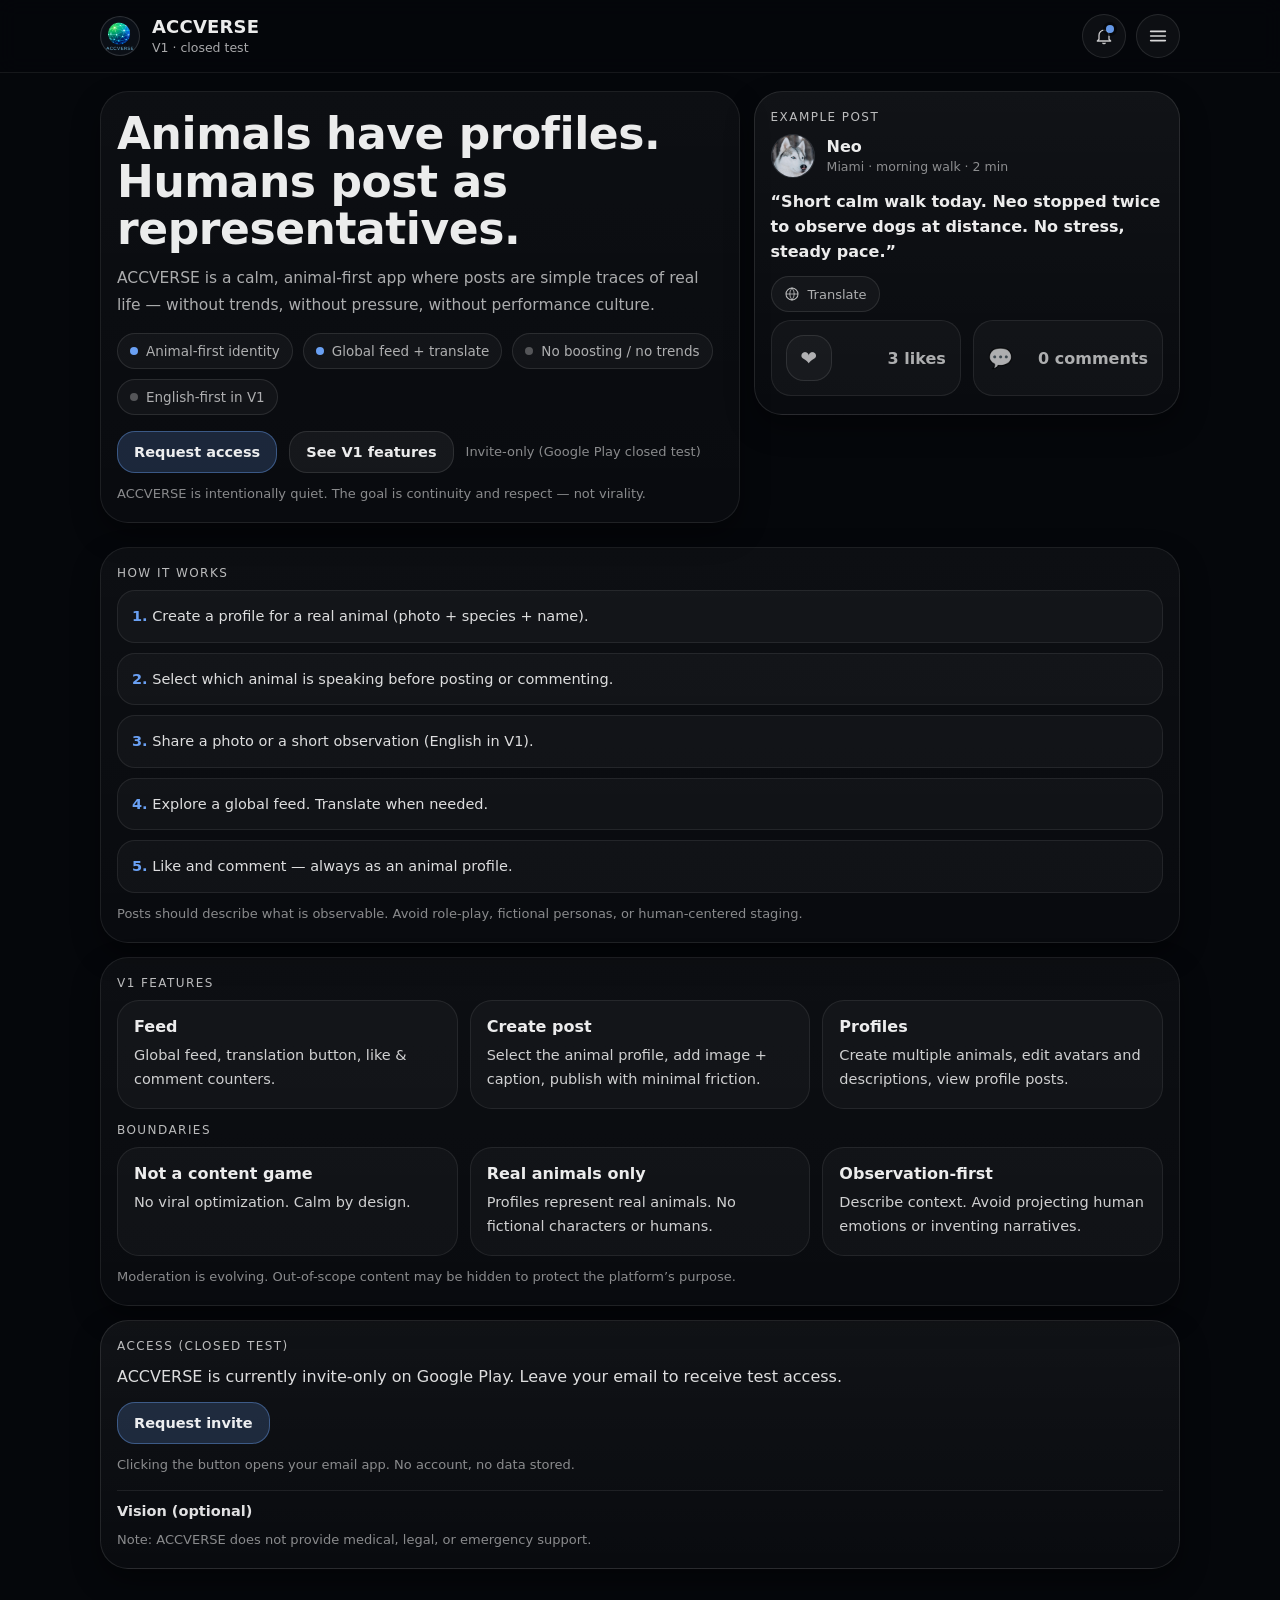
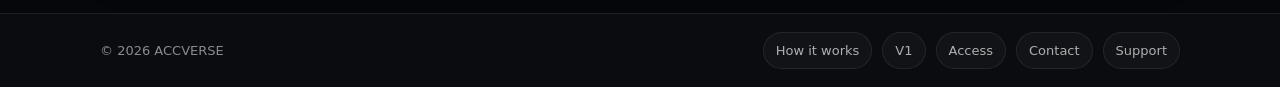
==== commit 5ab7000a: "Add files via upload" ====
--- a/index.html
+++ b/index.html
@@ -824,15 +824,31 @@
                   ACCVERSE is currently invite-only on Google Play. Leave your email to receive test access.
                 </div>
 
-                <form style="margin-top:12px" action="#" method="post" onsubmit="return false;">
-                  <div class="formRow">
-                    <input class="input" type="email" name="email" placeholder="your@email.com" autocomplete="email" required />
-                    <button class="btn btnPrimary" type="submit">Request invite</button>
-                  </div>
-                  <div class="note">
-                    Your email is used only to grant test access and respond if needed.
-                  </div>
-                </form>
+               <div style="margin-top:12px">
+  <div class="formRow">
+    
+
+    <a
+      class="btn btnPrimary"
+      href="mailto:contact@accverse.app
+        ?subject=ACCVERSE%20—%20Tester%20request
+        &body=Hello%20ACCVERSE,%0D%0A%0D%0A
+        I%20would%20like%20to%20join%20the%20closed%20test.%0D%0A%0D%0A
+        Google%20Play%20account%20email:%0D%0A
+        Country:%0D%0A
+        Device%20(Android%20version):%0D%0A%0D%0A
+        Thank%20you."
+    >
+      Request invite
+    </a>
+  </div>
+
+  <div class="note">
+    Clicking the button opens your email app.  
+    No account, no data stored.
+  </div>
+</div>
+
 
                 <details>
                   <summary>Vision (optional)</summary>
